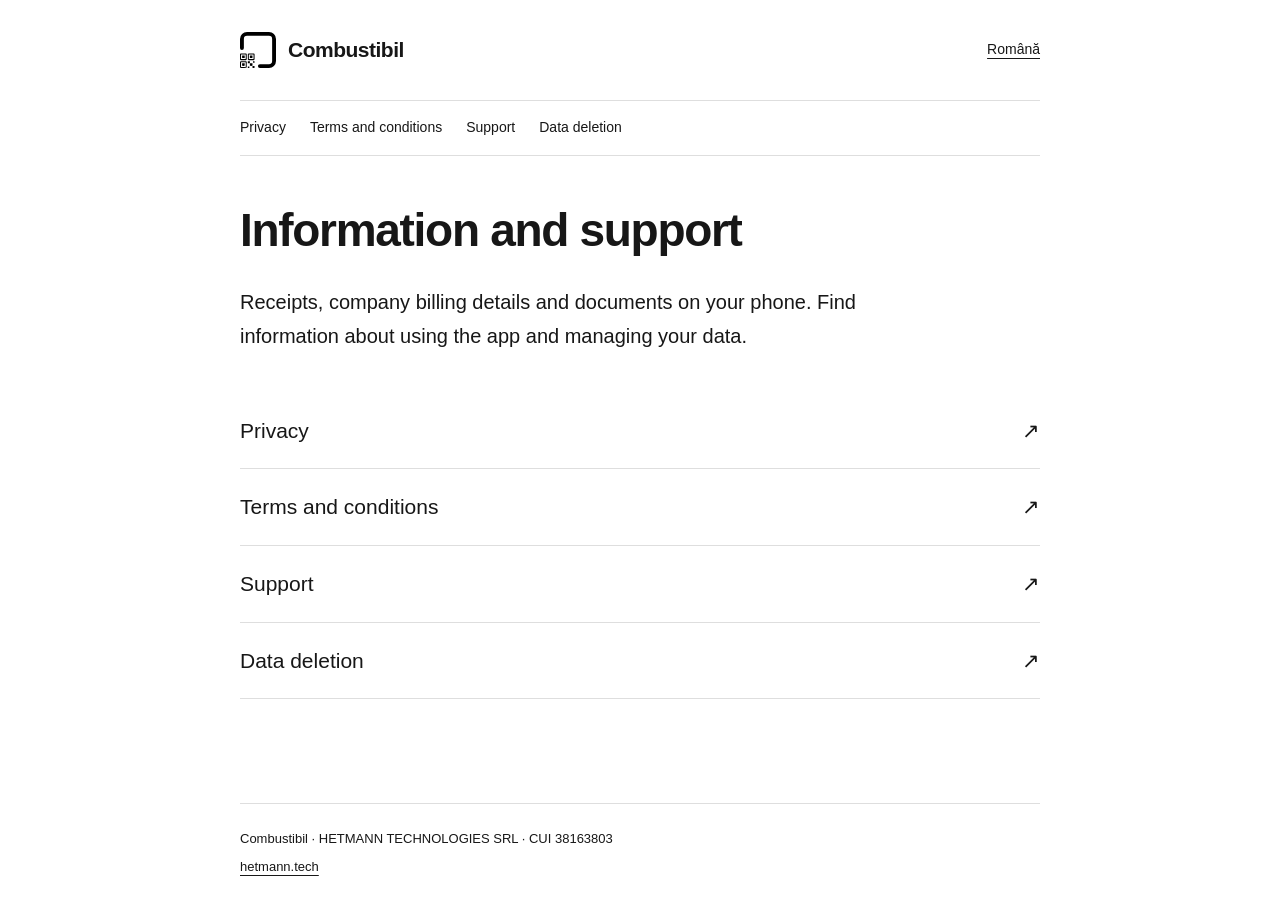
==== en/index.html @ 28104352 "Publish bilingual Combustibil legal and support pages" ====
<!doctype html>
<html lang="en">
<head>
<meta charset="utf-8">
<meta name="viewport" content="width=device-width, initial-scale=1">
<meta name="description" content="Information and support. Combustibil — HETMANN TECHNOLOGIES SRL.">
<meta name="color-scheme" content="light">
<meta name="referrer" content="strict-origin-when-cross-origin">
<title>Information and support | Combustibil</title>
<link rel="stylesheet" href="../styles.css">
<link rel="icon" href="../logo.svg" type="image/svg+xml">
<link rel="alternate" hreflang="ro" href="../ro/index.html">
</head>
<body>
<a class="skip" href="#content">Skip to content</a>
<header><a class="brand" href="index.html"><img src="../logo.svg" width="36" height="36" alt="">Combustibil</a><a class="language" href="../ro/index.html" lang="ro" hreflang="ro">Română</a></header>
<nav aria-label="Documents"><a href="privacy.html">Privacy</a><a href="terms.html">Terms and conditions</a><a href="support.html">Support</a><a href="deletion.html">Data deletion</a></nav>
<main id="content"><h1>Information and support</h1><p class="intro">Receipts, company billing details and documents on your phone. Find information about using the app and managing your data.</p><ul class="pages"><li><a href="privacy.html">Privacy<span aria-hidden="true">↗</span></a></li><li><a href="terms.html">Terms and conditions<span aria-hidden="true">↗</span></a></li><li><a href="support.html">Support<span aria-hidden="true">↗</span></a></li><li><a href="deletion.html">Data deletion<span aria-hidden="true">↗</span></a></li></ul></main>
<footer><p>Combustibil · HETMANN TECHNOLOGIES SRL · CUI 38163803</p><a href="https://hetmann.tech">hetmann.tech</a></footer>
</body></html>
---- styles.css ----
:root{font-family:-apple-system,BlinkMacSystemFont,"Segoe UI",sans-serif;color:#171717;background:#fff;font-synthesis:none;line-height:1.7;color-scheme:light}*{box-sizing:border-box}body{margin:0}header,nav,main,footer{width:min(100% - 48px,800px);margin-inline:auto}header{display:flex;align-items:center;justify-content:space-between;gap:24px;padding:32px 0}a{color:inherit;text-underline-offset:4px;overflow-wrap:anywhere}a:hover{text-decoration-thickness:2px}a:focus-visible{outline:3px solid #171717;outline-offset:5px;border-radius:2px}.brand{display:flex;align-items:center;gap:12px;font-size:21px;font-weight:750;letter-spacing:-.5px;text-decoration:none}.brand img{object-fit:contain}.language{font-size:14px}nav{display:flex;flex-wrap:wrap;gap:12px 24px;border-block:1px solid #dedede;padding:15px 0;font-size:14px}nav a{text-decoration:none}nav a[aria-current]{font-weight:750;text-decoration:underline}main{padding:48px 0 64px;min-height:60vh}h1{font-size:clamp(30px,5.5vw,46px);line-height:1.15;letter-spacing:-1.3px;font-weight:750;margin:0 0 28px;text-wrap:balance}h2{font-size:22px;line-height:1.35;letter-spacing:-.35px;margin:38px 0 12px}p{margin:0 0 18px;overflow-wrap:anywhere}.intro{font-size:20px;max-width:620px}.pages{padding:0;list-style:none;margin:40px 0}.pages li{border-bottom:1px solid #dedede}.pages a{display:flex;justify-content:space-between;gap:20px;padding:20px 0;font-size:21px;text-decoration:none}.pages a:hover{text-decoration:underline}footer{border-top:1px solid #dedede;padding:24px 0 40px;font-size:13px}footer p{margin-bottom:5px}.skip{position:absolute;left:24px;top:-100px;background:white;padding:8px 16px}.skip:focus{top:8px;z-index:2}@media(max-width:480px){header,nav,main,footer{width:calc(100% - 40px)}header{padding:24px 0}main{padding-top:32px}nav{gap:10px 20px}h2{font-size:20px}}@media print{header,nav,.skip,.language,footer{display:none}main{width:100%;padding:0}h1{font-size:26pt}h2{break-after:avoid;font-size:16pt}p{orphans:3;widows:3}a{text-decoration:none}}
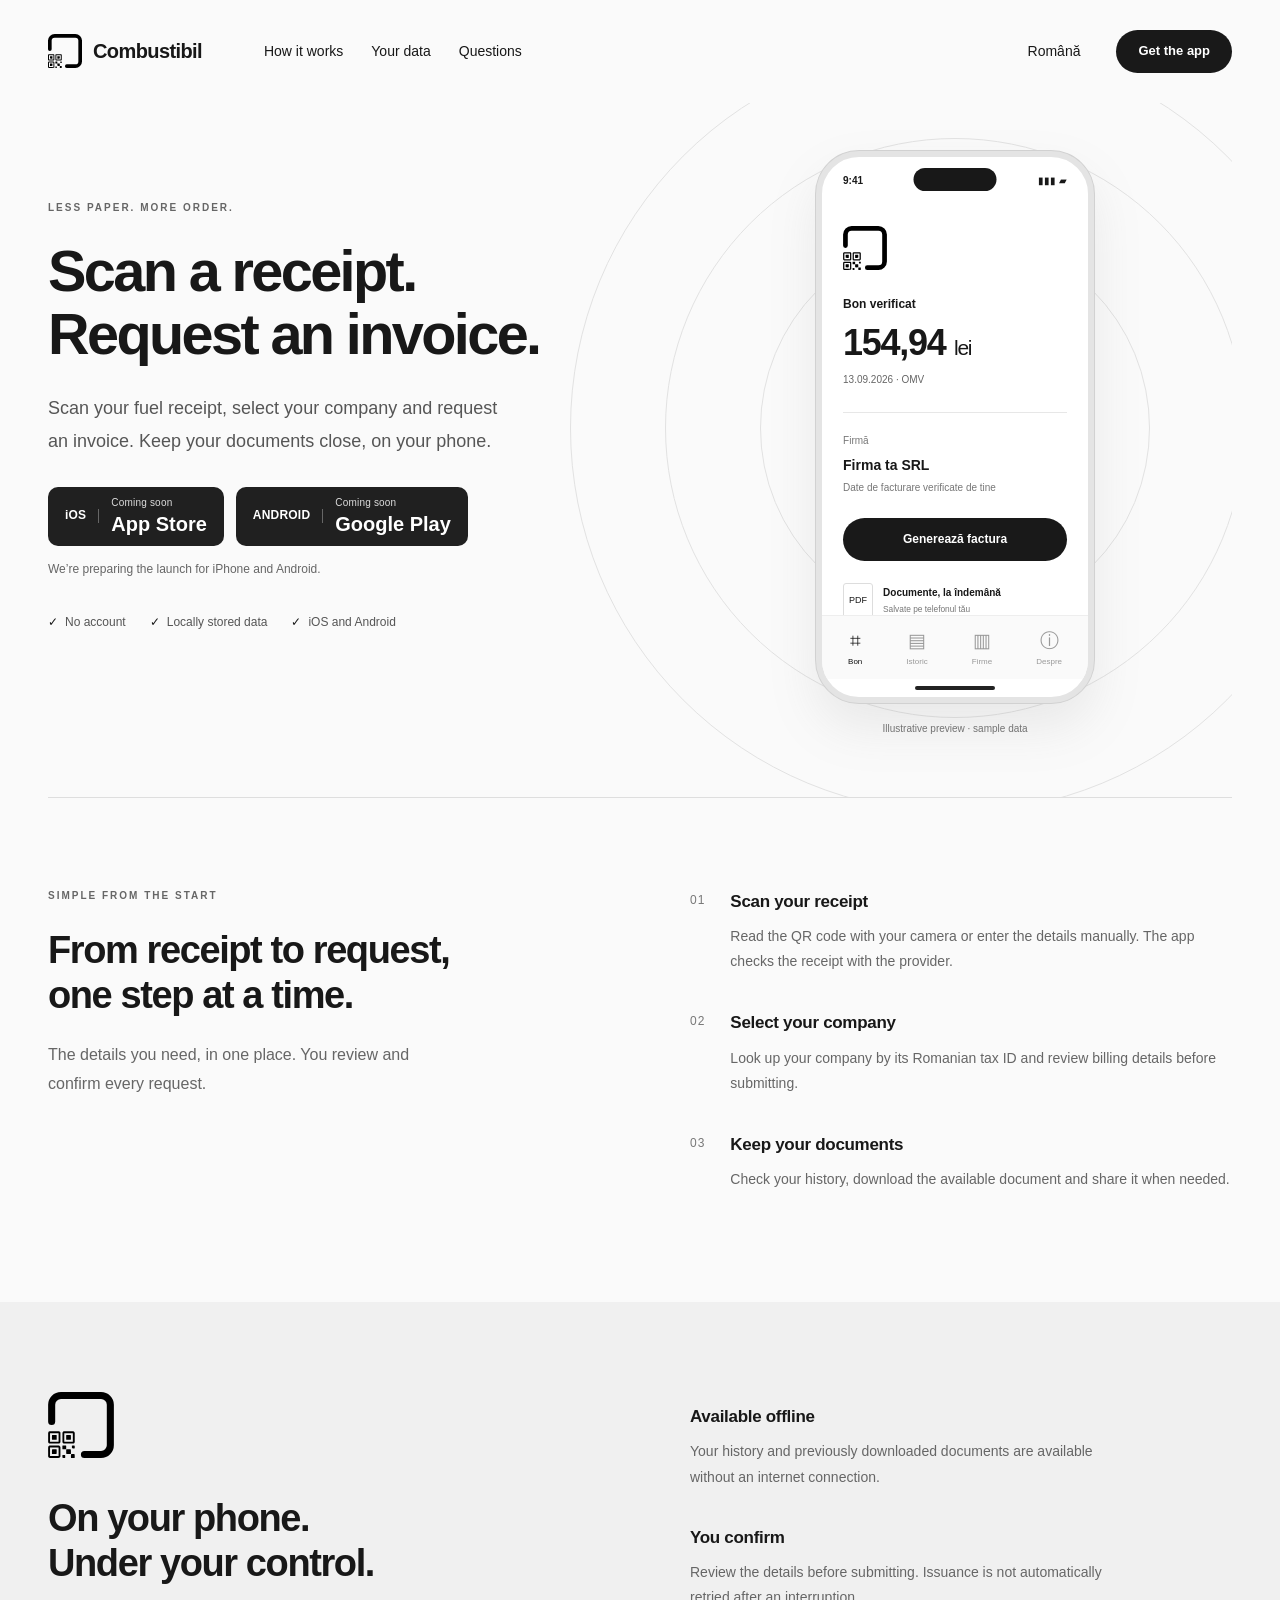
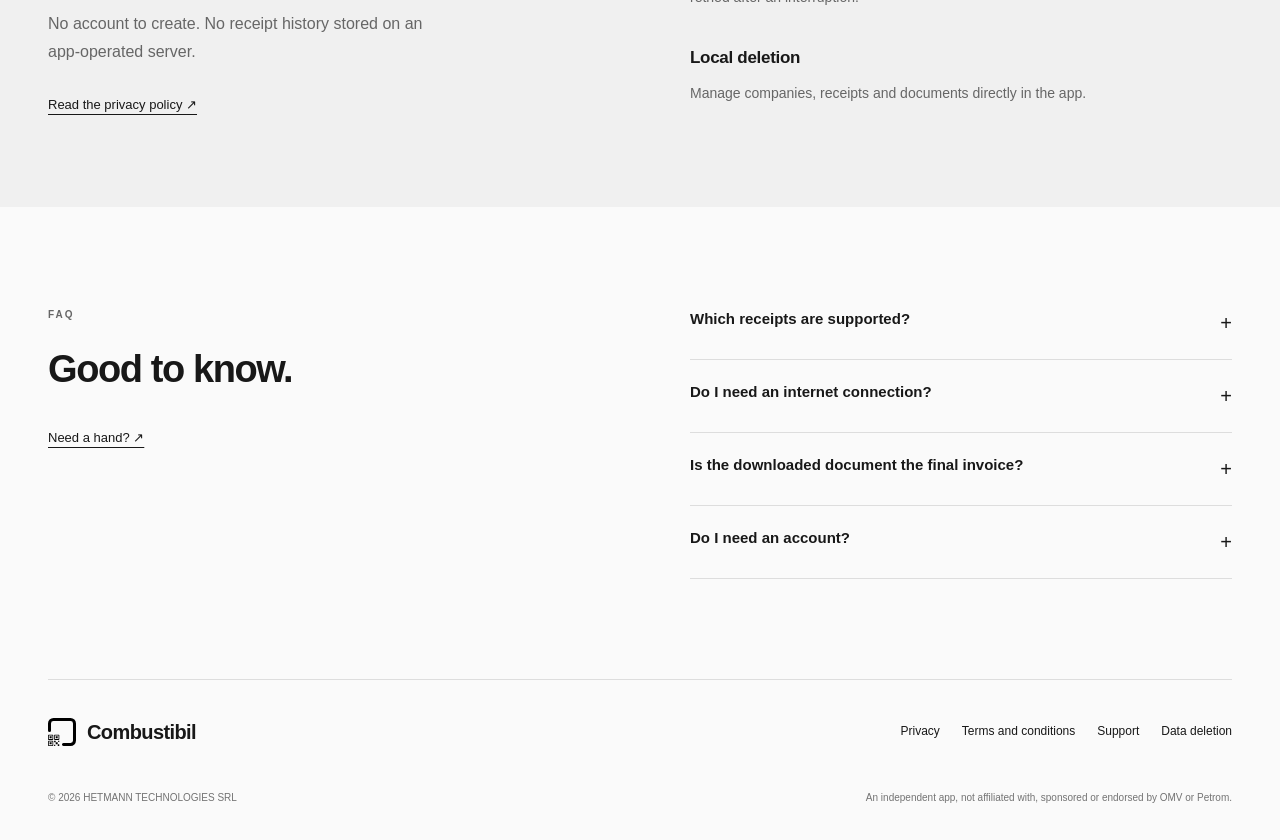
==== commit a1930889: "Add bilingual app landing inspired by Pocket" ====
--- a/en/index.html
+++ b/en/index.html
@@ -1,20 +1,10 @@
 <!doctype html>
-<html lang="en">
-<head>
-<meta charset="utf-8">
-<meta name="viewport" content="width=device-width, initial-scale=1">
-<meta name="description" content="Information and support. Combustibil — HETMANN TECHNOLOGIES SRL.">
-<meta name="color-scheme" content="light">
-<meta name="referrer" content="strict-origin-when-cross-origin">
-<title>Information and support | Combustibil</title>
-<link rel="stylesheet" href="../styles.css">
-<link rel="icon" href="../logo.svg" type="image/svg+xml">
-<link rel="alternate" hreflang="ro" href="../ro/index.html">
-</head>
-<body>
-<a class="skip" href="#content">Skip to content</a>
-<header><a class="brand" href="index.html"><img src="../logo.svg" width="36" height="36" alt="">Combustibil</a><a class="language" href="../ro/index.html" lang="ro" hreflang="ro">Română</a></header>
-<nav aria-label="Documents"><a href="privacy.html">Privacy</a><a href="terms.html">Terms and conditions</a><a href="support.html">Support</a><a href="deletion.html">Data deletion</a></nav>
-<main id="content"><h1>Information and support</h1><p class="intro">Receipts, company billing details and documents on your phone. Find information about using the app and managing your data.</p><ul class="pages"><li><a href="privacy.html">Privacy<span aria-hidden="true">↗</span></a></li><li><a href="terms.html">Terms and conditions<span aria-hidden="true">↗</span></a></li><li><a href="support.html">Support<span aria-hidden="true">↗</span></a></li><li><a href="deletion.html">Data deletion<span aria-hidden="true">↗</span></a></li></ul></main>
-<footer><p>Combustibil · HETMANN TECHNOLOGIES SRL · CUI 38163803</p><a href="https://hetmann.tech">hetmann.tech</a></footer>
-</body></html>
+<html lang="en"><head><meta charset="utf-8"><meta name="viewport" content="width=device-width,initial-scale=1"><title>Combustibil · Fuel receipts, organised</title><meta name="description" content="Scan your fuel receipt, select your company and request an invoice. Keep your documents close, on your phone."><meta name="color-scheme" content="light"><link rel="icon" type="image/svg+xml" href="../logo.svg"><link rel="stylesheet" href="../home.css"><link rel="alternate" hreflang="ro" href="../ro/index.html"></head>
+<body><a class="skip" href="#main">Skip to content</a>
+<header class="wrap"><a class="brand" href="index.html"><img src="../logo.svg" alt="" width="34" height="34">Combustibil</a><nav aria-label="Navigation"><a href="#how">How it works</a><a href="#privacy">Your data</a><a href="#faq">Questions</a></nav><a class="language" href="../ro/index.html" lang="ro">Română</a><a class="nav-cta" href="#download">Get the app</a></header>
+<main id="main"><section class="hero wrap"><div class="hero-copy"><p class="eyebrow">LESS PAPER. MORE ORDER.</p><h1>Scan a receipt.<br>Request an invoice.</h1><p class="lead">Scan your fuel receipt, select your company and request an invoice. Keep your documents close, on your phone.</p><div class="stores" id="download"><button class="store" type="button" disabled aria-label="App Store: Coming soon"><span class="store-os">iOS</span><span><small>Coming soon</small><strong>App Store</strong></span></button><button class="store" type="button" disabled aria-label="Google Play: Coming soon"><span class="store-os">ANDROID</span><span><small>Coming soon</small><strong>Google Play</strong></span></button></div><p class="availability">We’re preparing the launch for iPhone and Android.</p><ul class="benefits"><li>No account</li><li>Locally stored data</li><li>iOS and Android</li></ul></div>
+<figure class="showcase"><div class="orbit orbit-one"></div><div class="orbit orbit-two"></div><div class="orbit orbit-three"></div><div class="phone"><div class="island"></div><div class="status"><span>9:41</span><span>▮▮▮ ▰</span></div><div class="phone-content"><img class="app-logo" src="../logo.svg" width="44" height="44" alt=""><div class="receipt-status">Bon verificat</div><div class="amount">154,94 <span>lei</span></div><p class="receipt-info">13.09.2026 · OMV</p><div class="receipt-rule"></div><span class="field-label">Firmă</span><strong class="company">Firma ta SRL</strong><p class="company-note">Date de facturare verificate de tine</p><div class="fake-button">Generează factura</div><div class="document"><span>PDF</span><div><strong>Documente, la îndemână</strong><small>Salvate pe telefonul tău</small></div></div></div><div class="phone-tabs"><span class="active">⌗<small>Bon</small></span><span>▤<small>Istoric</small></span><span>▥<small>Firme</small></span><span>ⓘ<small>Despre</small></span></div><div class="home-indicator"></div></div><figcaption>Illustrative preview · sample data</figcaption></figure></section>
+<section class="how wrap" id="how"><div><p class="eyebrow">SIMPLE FROM THE START</p><h2>From receipt to request,<br>one step at a time.</h2><p class="section-intro">The details you need, in one place. You review and confirm every request.</p></div><ol class="steps"><li><span class="step-number">01</span><div><h3>Scan your receipt</h3><p>Read the QR code with your camera or enter the details manually. The app checks the receipt with the provider.</p></div></li><li><span class="step-number">02</span><div><h3>Select your company</h3><p>Look up your company by its Romanian tax ID and review billing details before submitting.</p></div></li><li><span class="step-number">03</span><div><h3>Keep your documents</h3><p>Check your history, download the available document and share it when needed.</p></div></li></ol></section>
+<section class="privacy" id="privacy"><div class="wrap privacy-grid"><div><img src="../logo.svg" width="66" height="66" alt=""><h2>On your phone.<br>Under your control.</h2><p class="section-intro">No account to create. No receipt history stored on an app-operated server.</p><a class="text-link" href="privacy.html">Read the privacy policy <span aria-hidden="true">↗</span></a></div><div class="privacy-features"><div><h3>Available offline</h3><p>Your history and previously downloaded documents are available without an internet connection.</p></div><div><h3>You confirm</h3><p>Review the details before submitting. Issuance is not automatically retried after an interruption.</p></div><div><h3>Local deletion</h3><p>Manage companies, receipts and documents directly in the app.</p></div></div></div></section>
+<section class="faq wrap" id="faq"><div><p class="eyebrow">FAQ</p><h2>Good to know.</h2><a class="text-link" href="support.html">Need a hand? ↗</a></div><div><details><summary>Which receipts are supported?</summary><p>The app connects to OMV and Petrom invoicing services in Romania. Receipt eligibility and invoicing deadlines are determined by the provider.</p></details><details><summary>Do I need an internet connection?</summary><p>Yes, to verify receipts, look up companies, submit requests and download documents. Your history and downloaded files are available offline.</p></details><details><summary>Is the downloaded document the final invoice?</summary><p>A portal document may be an invoice request. Check the invoice status with the provider and, where applicable, in SPV.</p></details><details><summary>Do I need an account?</summary><p>No. Company details, history and documents are stored locally. The app contacts invoicing providers and Expo for technical updates.</p></details></div></section></main>
+<footer class="wrap"><div class="footer-top"><a class="brand" href="index.html"><img src="../logo.svg" alt="" width="28" height="28">Combustibil</a><div class="legal-links"><a href="privacy.html">Privacy</a><a href="terms.html">Terms and conditions</a><a href="support.html">Support</a><a href="deletion.html">Data deletion</a></div></div><div class="footer-bottom"><p>© 2026 <a href="https://hetmann.tech">HETMANN TECHNOLOGIES SRL</a></p><p>An independent app, not affiliated with, sponsored or endorsed by OMV or Petrom.</p></div></footer></body></html>
--- a/home.css
+++ b/home.css
@@ -0,0 +1 @@
+:root{font-family:-apple-system,BlinkMacSystemFont,"Segoe UI",sans-serif;color:#181818;background:#fafafa;line-height:1.6;font-synthesis:none;color-scheme:light}*{box-sizing:border-box}html{scroll-behavior:smooth;scroll-padding-top:24px}body{margin:0}a{color:inherit;text-decoration:none}button{font:inherit}a:focus-visible,summary:focus-visible{outline:3px solid #555;outline-offset:6px}a:hover{text-decoration:underline;text-underline-offset:5px}.wrap{width:min(1184px,calc(100% - 64px));margin:auto}skip,.skip{position:absolute;top:-100px}.skip:focus{top:10px;left:10px;z-index:10;background:#fff;padding:10px}header{display:flex;align-items:center;gap:36px;padding:30px 0}.brand{display:inline-flex;gap:11px;align-items:center;font-size:20px;font-weight:700;letter-spacing:-.6px;white-space:nowrap}.brand img{object-fit:contain}nav{display:flex;gap:28px;margin-left:26px;font-size:14px}.language{margin-left:auto;font-size:14px}.nav-cta{background:#191919;color:white;border-radius:999px;padding:11px 22px;font-size:13px;font-weight:600;white-space:nowrap}.hero{display:grid;grid-template-columns:1.08fr 1fr;align-items:center;min-height:660px;gap:32px;padding:40px 0 60px;overflow:hidden}.hero-copy{position:relative;z-index:1;padding-bottom:36px}.eyebrow{font-size:10px;font-weight:650;letter-spacing:2px;margin:0 0 24px;color:#666}h1{font-size:clamp(42px,4.5vw,62px);font-weight:650;line-height:1.1;letter-spacing:-2.6px;margin:0 0 26px}.lead{font-size:18px;line-height:1.8;color:#565656;max-width:465px;margin:0 0 30px}.stores{display:flex;flex-wrap:wrap;gap:12px;scroll-margin-top:40px}.store{border:0;display:flex;align-items:center;gap:12px;background:#202020;color:#fff;padding:10px 17px;border-radius:10px;text-align:left;min-width:170px;line-height:1.15}.store:disabled{cursor:default;opacity:1}.store small{display:block;font-size:10px;letter-spacing:.2px;margin-bottom:4px;color:#ddd}.store strong{font-size:20px;font-weight:550;white-space:nowrap}.store-os{font-size:12px;font-weight:700;border-right:1px solid #666;padding-right:12px;letter-spacing:.2px}.availability{font-size:12px;color:#666;margin:14px 0 34px}.benefits{display:flex;flex-wrap:wrap;gap:12px 24px;padding:0;list-style:none;font-size:12px;color:#555}.benefits li:before{content:'✓';margin-right:7px;color:#171717}.showcase{position:relative;isolation:isolate;margin:0;display:flex;align-items:center;flex-direction:column;padding:8px 0 0}.orbit{position:absolute;border:1px solid #e2e2e2;border-radius:50%;z-index:-1;left:50%;top:48%;transform:translate(-50%,-50%);aspect-ratio:1}.orbit-one{width:390px}.orbit-two{width:580px}.orbit-three{width:770px}.phone{position:relative;width:278px;height:552px;border:6px solid #e4e4e4;border-radius:43px;background:#fff;box-shadow:0 0 0 1px #d1d1d1,0 24px 50px #7772;overflow:hidden}.island{position:absolute;top:11px;left:50%;transform:translateX(-50%);width:83px;height:23px;background:#181818;border-radius:16px}.status{padding:16px 21px;display:flex;justify-content:space-between;font-size:10px;font-weight:700}.phone-content{padding:21px}.app-logo{margin-bottom:18px}.receipt-status{font-size:12px;font-weight:600;margin-bottom:6px}.amount{font-size:36px;letter-spacing:-1.3px;font-weight:700;line-height:1.2}.amount span{font-size:21px;font-weight:500}.receipt-info{font-size:10px;color:#666;margin:8px 0 24px}.receipt-rule{height:1px;background:#e7e7e7;margin-bottom:20px}.field-label{font-size:10px;color:#777;display:block}.company{font-size:14px;display:block;margin-top:5px}.company-note{font-size:10px;color:#777;margin:4px 0 22px}.fake-button{font-size:12px;text-align:center;background:#191919;color:white;padding:12px 5px;border-radius:30px;font-weight:600}.document{display:flex;gap:10px;align-items:center;margin-top:22px;font-size:10px}.document>span{font-size:9px;border:1px solid #ddd;padding:9px 5px;border-radius:3px}.document strong{display:block;font-size:10px}.document small{color:#777}.phone-tabs{display:flex;justify-content:space-around;padding:10px 4px;background:#fafafa;position:absolute;bottom:18px;left:0;right:0;border-top:1px solid #eee;font-size:19px;color:#999}.phone-tabs small{display:block;font-size:8px}.phone-tabs span{text-align:center}.phone-tabs .active{color:#111}.home-indicator{position:absolute;width:80px;height:4px;border-radius:8px;background:#222;bottom:7px;left:50%;transform:translateX(-50%)}figcaption{font-size:10px;color:#737373;margin-top:18px}.how{display:grid;grid-template-columns:1fr 1fr;gap:100px;padding-top:90px;padding-bottom:110px;border-top:1px solid #dedede}h2{font-size:38px;line-height:1.18;letter-spacing:-1.4px;font-weight:600;margin:0 0 24px}.section-intro{font-size:16px;line-height:1.8;color:#666;max-width:400px}.steps{list-style:none;padding:0;margin:0}.steps li{display:flex;gap:25px;margin-bottom:35px}.steps li:last-child{margin-bottom:0}.step-number{font-size:12px;color:#777;padding-top:3px;letter-spacing:1px}h3{font-size:17px;margin:0 0 9px;letter-spacing:-.3px;font-weight:600}.steps p,.privacy-features p{font-size:14px;color:#666;line-height:1.8;margin:0}.privacy{background:#f0f0f0;padding:90px 0}.privacy-grid{display:grid;grid-template-columns:1fr 1fr;gap:100px;align-items:center}.privacy-grid img{margin-bottom:30px}.text-link{display:inline-block;font-size:13px;text-decoration:underline;text-underline-offset:5px;margin-top:12px}.privacy-features{display:grid;gap:34px;max-width:430px}.faq{display:grid;grid-template-columns:1fr 1fr;gap:100px;padding-top:100px;padding-bottom:100px}details{border-bottom:1px solid #ddd;padding:20px 0}details:first-child{padding-top:0}summary{font-size:15px;font-weight:600;cursor:pointer;list-style:none;display:flex;justify-content:space-between;gap:20px}summary::-webkit-details-marker{display:none}summary:after{content:'+';font-size:20px;font-weight:400}details[open] summary:after{content:'−'}details p{font-size:14px;color:#666;line-height:1.8;margin:18px 25px 0 0}footer{border-top:1px solid #ddd;padding:36px 0 24px}.footer-top,.footer-bottom{display:flex;justify-content:space-between;gap:30px}.legal-links{display:flex;gap:22px;flex-wrap:wrap;align-items:center;font-size:12px}.footer-bottom{margin-top:32px;font-size:10px;color:#737373}.footer-bottom p:last-child{max-width:410px;text-align:right}@media(max-width:1000px){nav{gap:16px;margin-left:0}.wrap{width:calc(100% - 48px)}header{gap:20px}.how,.privacy-grid,.faq{gap:50px}.hero{gap:12px}h1{font-size:48px}.store{min-width:155px;padding:10px 12px}}@media(max-width:760px){.wrap{width:calc(100% - 40px)}header{flex-wrap:wrap;gap:16px;padding:24px 0}header nav{order:3;width:100%;justify-content:space-between;padding-top:12px;font-size:12px}.nav-cta{display:none}.hero{grid-template-columns:1fr;padding-top:40px;gap:30px}.hero-copy{padding-bottom:0}h1{font-size:46px;letter-spacing:-2px}.lead{font-size:16px;max-width:480px}.showcase{padding-top:12px}.hero{min-height:auto}.benefits{gap:10px 18px}.how,.privacy-grid,.faq{grid-template-columns:1fr;gap:35px}.how,.faq{padding-top:60px;padding-bottom:60px}.privacy{padding:60px 0}h2{font-size:32px}.footer-top,.footer-bottom{flex-direction:column;gap:20px}.footer-bottom{margin-top:22px}.footer-bottom p{margin:0}.footer-bottom p:last-child{text-align:left}.legal-links{gap:14px 22px}}@media(prefers-reduced-motion:reduce){html{scroll-behavior:auto}}
